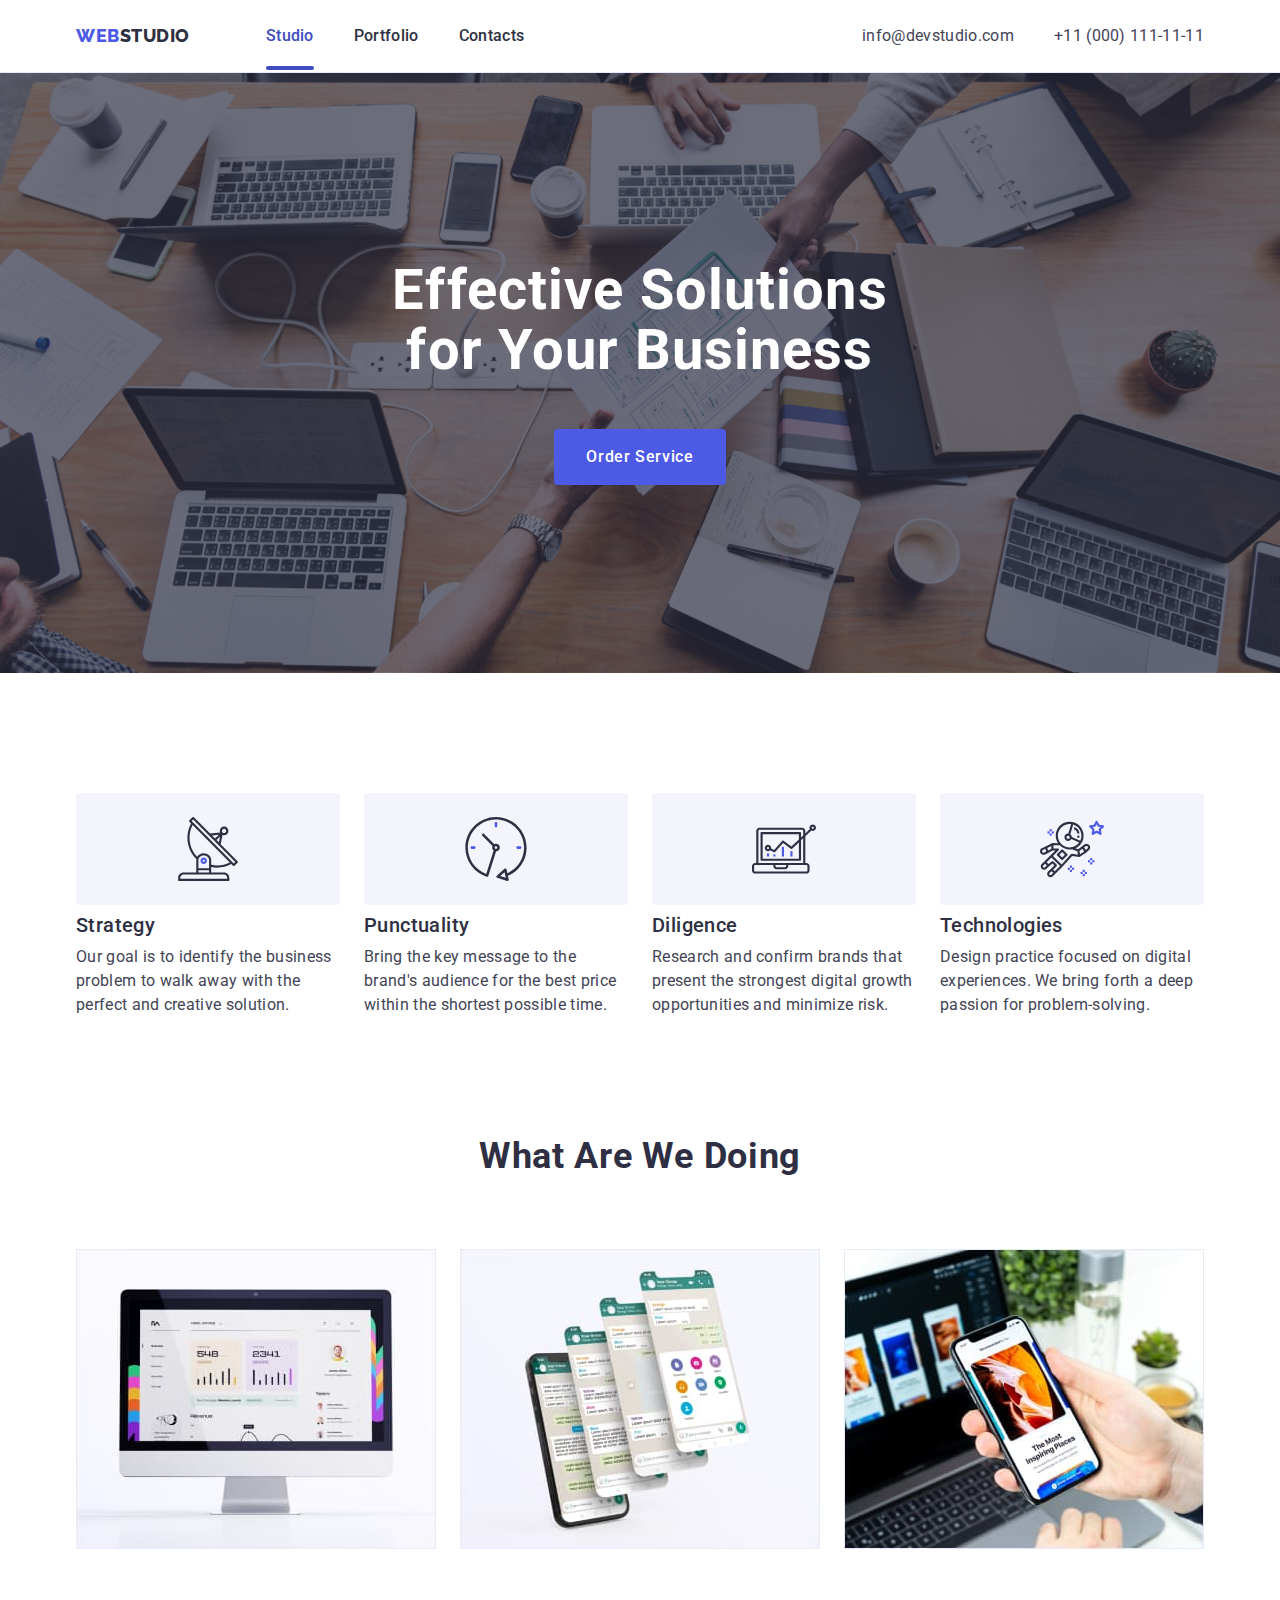
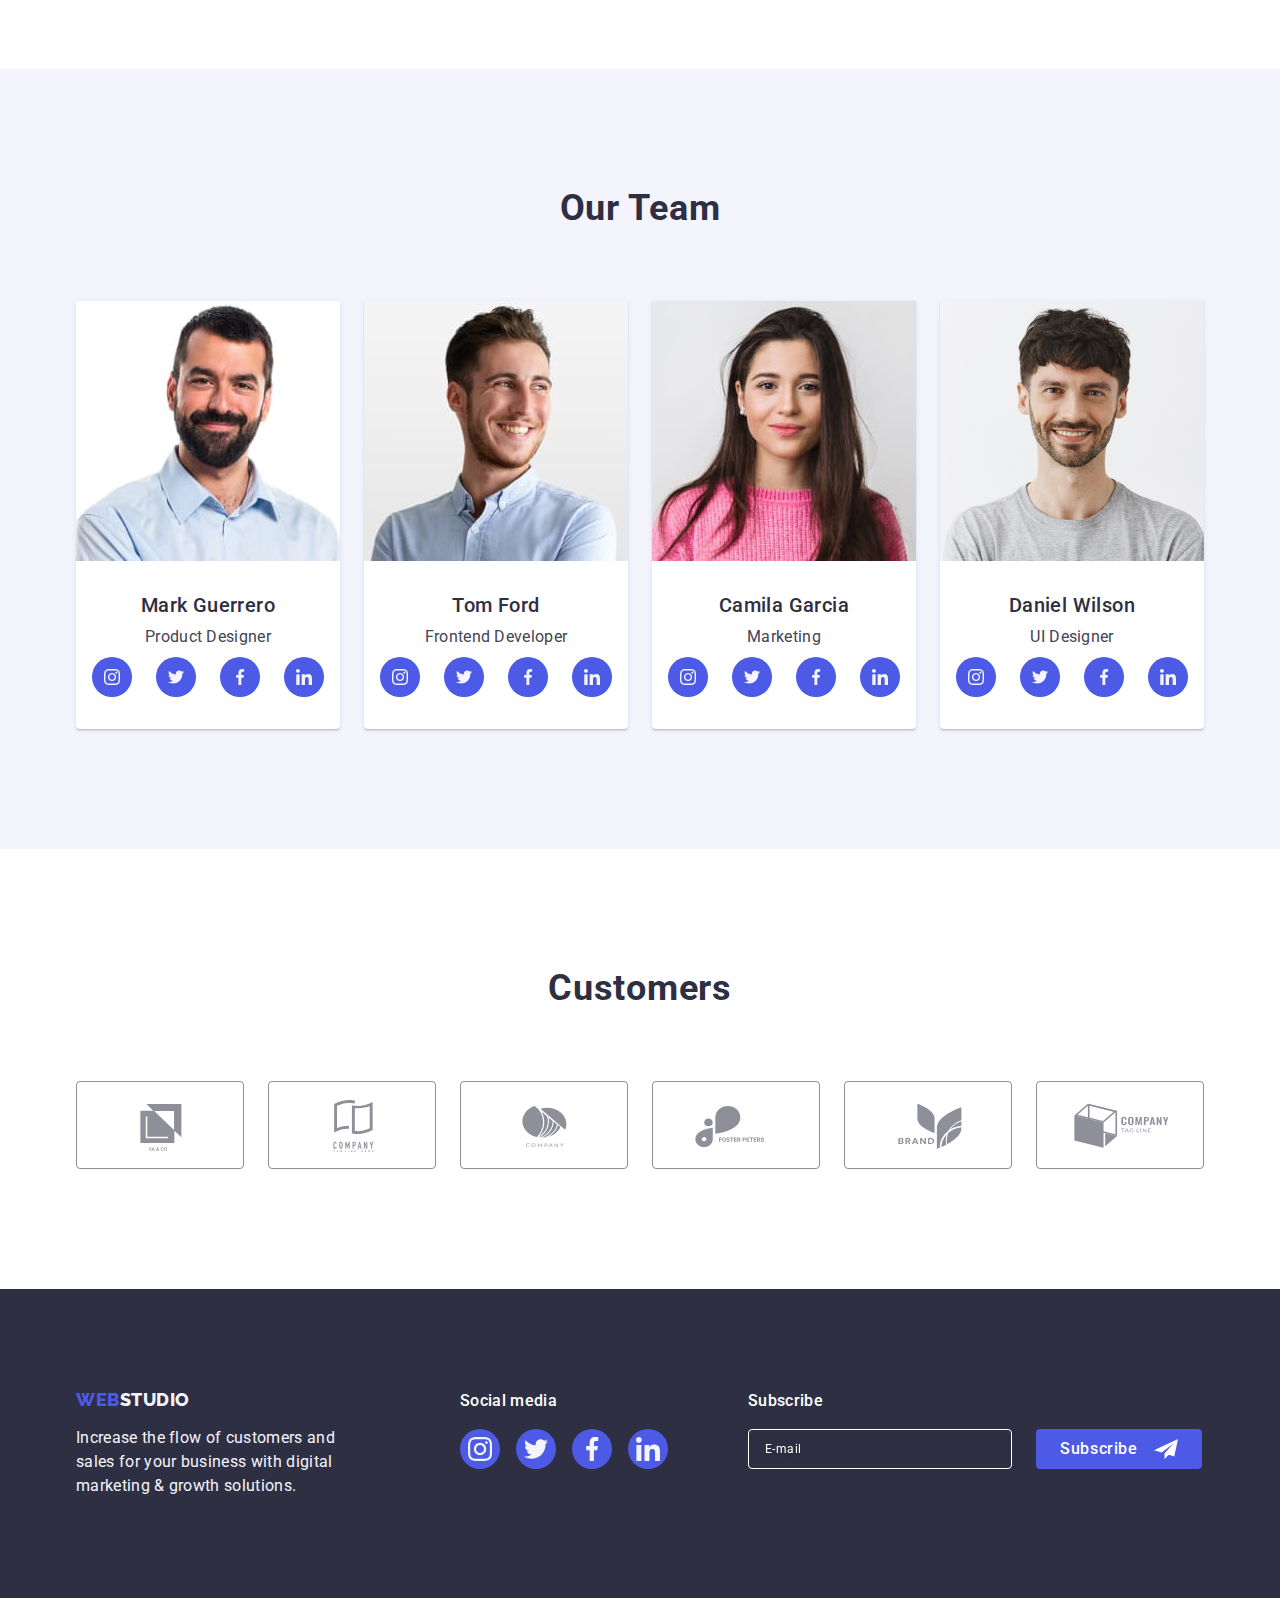
==== index.html @ 3e1a28d0 "changes" ====
<!DOCTYPE html>
<html lang="en">
  <head>
    <meta charset="UTF-8" />
    <meta name="viewport" content="width=device-width, initial-scale=1.0" />
    <title>Document</title>
    <link rel="preconnect" href="https://fonts.googleapis.com" />
    <link rel="preconnect" href="https://fonts.gstatic.com" crossorigin />
    <link
      href="https://fonts.googleapis.com/css2?family=Raleway:wght@800&family=Roboto:wght@400;500;700&display=swap"
      rel="stylesheet"
    />
    <link
      rel="stylesheet"
      href="https://cdn.jsdelivr.net/npm/modern-normalize@2.0.0/modern-normalize.min.css"
    />
    <link rel="stylesheet" href="./css/styles.css" />
  </head>
  <body>
    <!-- Header -->

    <header class="header">
      <div class="container header-div">
        <nav class="header-nav">
          <a class="logo link" href="./index.html"
            >Web<span class="logo-accent">Studio</span></a
          >
          <ul class="header-nav-menu list">
            <li class="header-item">
              <a class="nav-link link current-line" href="./index.html"
                >Studio</a
              >
            </li>
            <li class="header-item">
              <a class="nav-link link" href="./portfolio.html">Portfolio</a>
            </li>
            <li class="header-item">
              <a class="nav-link link" href="">Contacts</a>
            </li>
          </ul>
        </nav>
        <address class="header-adress">
          <ul class="adress-menu list">
            <li class="adress-item">
              <a class="adress-link link" href="mailto:info@devstudio.com"
                >info@devstudio.com</a
              >
            </li>
            <li class="adress-item">
              <a class="adress-link link" href="tel:+110001111111"
                >+11 (000) 111-11-11</a
              >
            </li>
          </ul>
        </address>
      </div>
    </header>
    <main>
      <!-- Section Hero -->

      <section class="hero">
        <div class="container">
          <h1 class="hero-title">Effective Solutions for Your Business</h1>
          <button class="hero-button" type="button" data-modal-open>
            Order Service
          </button>
        </div>
      </section>

      <!-- Section 2 Features -->

      <section class="features">
        <div class="container">
          <h2 class="visually-hidden">Features</h2>
          <ul class="features-menu list">
            <li class="features-item">
              <div class="features-container">
                <svg class="features-icon" width="64" height="64">
                  <use href="./images/icons.svg#icon-antenna"></use>
                </svg>
              </div>
              <h3 class="features-title">Strategy</h3>
              <p class="features-text">
                Our goal is to identify the business problem to walk away with
                the perfect and creative solution.
              </p>
            </li>
            <li class="features-item">
              <div class="features-container">
                <svg class="features-icon" width="64" height="64">
                  <use href="./images/icons.svg#icon-clock"></use>
                </svg>
              </div>
              <h3 class="features-title">Punctuality</h3>
              <p class="features-text">
                Bring the key message to the brand's audience for the best price
                within the shortest possible time.
              </p>
            </li>
            <li class="features-item">
              <div class="features-container">
                <svg class="features-icon" width="64" height="64">
                  <use href="./images/icons.svg#icon-diagram"></use>
                </svg>
              </div>
              <h3 class="features-title">Diligence</h3>
              <p class="features-text">
                Research and confirm brands that present the strongest digital
                growth opportunities and minimize risk.
              </p>
            </li>
            <li class="features-item">
              <div class="features-container">
                <svg class="features-icon" width="64" height="64">
                  <use href="./images/icons.svg#icon-astronaut"></use>
                </svg>
              </div>
              <h3 class="features-title">Technologies</h3>
              <p class="features-text">
                Design practice focused on digital experiences. We bring forth a
                deep passion for problem-solving.
              </p>
            </li>
          </ul>
        </div>
      </section>

      <!-- Section 3 Our Work -->

      <section class="section-work">
        <div class="container">
          <h2 class="work-title">What are we doing</h2>
          <ul class="work-menu list">
            <li class="work-item">
              <img
                src="./images/section-work/computer.jpg"
                alt="computer"
                width="360"
                height="300"
              />
            </li>
            <li class="work-item">
              <img
                src="./images/section-work/socials.jpg"
                alt="socials"
                width="360"
                height="300"
              />
            </li>
            <li class="work-item">
              <img
                src="./images/section-work/phone.jpg"
                alt="phone"
                width="360"
                height="300"
              />
            </li>
          </ul>
        </div>
      </section>

      <!-- Section 4 Our Team -->

      <section class="section-team">
        <div class="container">
          <h2 class="team-title">Our Team</h2>
          <ul class="team-menu list">
            <li class="team-item">
              <img
                src="./images/section-team/MarkGuerrero.jpg"
                alt="Mark Guerrero"
                width="264"
                height="260"
              />
              <div class="team-descr">
                <h3 class="name">Mark Guerrero</h3>
                <p class="position">Product Designer</p>
                <ul class="team-socials-menu list">
                  <li class="team-socials-item">
                    <a class="team-socials-link" href="">
                      <svg class="team-socials-icon" width="16" height="16">
                        <use href="./images/icons.svg#icon-instagram"></use>
                      </svg>
                    </a>
                  </li>
                  <li class="team-socials-item">
                    <a class="team-socials-link" href="">
                      <svg class="team-socials-icon" width="16" height="16">
                        <use href="./images/icons.svg#icon-twitter"></use>
                      </svg>
                    </a>
                  </li>
                  <li class="team-socials-item">
                    <a class="team-socials-link" href="">
                      <svg class="team-socials-icon" width="16" height="16">
                        <use href="./images/icons.svg#icon-facebook"></use>
                      </svg>
                    </a>
                  </li>
                  <li class="team-socials-item">
                    <a class="team-socials-link" href="">
                      <svg class="team-socials-icon" width="16" height="16">
                        <use href="./images/icons.svg#icon-linkedin"></use>
                      </svg>
                    </a>
                  </li>
                </ul>
              </div>
            </li>
            <li class="team-item">
              <img
                src="./images/section-team/TomFord.jpg"
                alt="Tom Ford"
                width="264"
                height="260"
              />
              <div class="team-descr">
                <h3 class="name">Tom Ford</h3>
                <p class="position">Frontend Developer</p>
                <ul class="team-socials-menu list">
                  <li class="team-socials-item">
                    <a class="team-socials-link" href="">
                      <svg class="team-socials-icon" width="16" height="16">
                        <use href="./images/icons.svg#icon-instagram"></use>
                      </svg>
                    </a>
                  </li>
                  <li class="team-socials-item">
                    <a class="team-socials-link" href="">
                      <svg class="team-socials-icon" width="16" height="16">
                        <use href="./images/icons.svg#icon-twitter"></use>
                      </svg>
                    </a>
                  </li>
                  <li class="team-socials-item">
                    <a class="team-socials-link" href="">
                      <svg class="team-socials-icon" width="16" height="16">
                        <use href="./images/icons.svg#icon-facebook"></use>
                      </svg>
                    </a>
                  </li>
                  <li class="team-socials-item">
                    <a class="team-socials-link" href="">
                      <svg class="team-socials-icon" width="16" height="16">
                        <use href="./images/icons.svg#icon-linkedin"></use>
                      </svg>
                    </a>
                  </li>
                </ul>
              </div>
            </li>
            <li class="team-item">
              <img
                class="img"
                src="./images/section-team/CamilaGarcia.jpg"
                alt="Camila Garcia"
                width="264"
                height="260"
              />
              <div class="team-descr">
                <h3 class="name">Camila Garcia</h3>
                <p class="position">Marketing</p>
                <ul class="team-socials-menu list">
                  <li class="team-socials-item">
                    <a class="team-socials-link" href="">
                      <svg class="team-socials-icon" width="16" height="16">
                        <use href="./images/icons.svg#icon-instagram"></use>
                      </svg>
                    </a>
                  </li>
                  <li class="team-socials-item">
                    <a class="team-socials-link" href="">
                      <svg class="team-socials-icon" width="16" height="16">
                        <use href="./images/icons.svg#icon-twitter"></use>
                      </svg>
                    </a>
                  </li>
                  <li class="team-socials-item">
                    <a class="team-socials-link" href="">
                      <svg class="team-socials-icon" width="16" height="16">
                        <use href="./images/icons.svg#icon-facebook"></use>
                      </svg>
                    </a>
                  </li>
                  <li class="team-socials-item">
                    <a class="team-socials-link" href="">
                      <svg class="team-socials-icon" width="16" height="16">
                        <use href="./images/icons.svg#icon-linkedin"></use>
                      </svg>
                    </a>
                  </li>
                </ul>
              </div>
            </li>
            <li class="team-item">
              <img
                src="./images/section-team/DanielWilson.jpg"
                alt="Daniel Wilson"
                width="264"
                height="260"
              />
              <div class="team-descr">
                <h3 class="name">Daniel Wilson</h3>
                <p class="position">UI Designer</p>
                <ul class="team-socials-menu list">
                  <li class="team-socials-item">
                    <a class="team-socials-link" href="">
                      <svg class="team-socials-icon" width="16" height="16">
                        <use href="./images/icons.svg#icon-instagram"></use>
                      </svg>
                    </a>
                  </li>
                  <li class="team-socials-item">
                    <a class="team-socials-link" href="">
                      <svg class="team-socials-icon" width="16" height="16">
                        <use href="./images/icons.svg#icon-twitter"></use>
                      </svg>
                    </a>
                  </li>
                  <li class="team-socials-item">
                    <a class="team-socials-link" href="">
                      <svg class="team-socials-icon" width="16" height="16">
                        <use href="./images/icons.svg#icon-facebook"></use>
                      </svg>
                    </a>
                  </li>
                  <li class="team-socials-item">
                    <a class="team-socials-link" href="">
                      <svg class="team-socials-icon" width="16" height="16">
                        <use href="./images/icons.svg#icon-linkedin"></use>
                      </svg>
                    </a>
                  </li>
                </ul>
              </div>
            </li>
          </ul>
        </div>
      </section>

      <!-- Section 5 Customers -->

      <section class="customers">
        <div class="container">
          <h2 class="customers-title">Customers</h2>
          <ul class="customers-menu list">
            <li class="customers-item">
              <a class="customers-link" href="">
                <svg class="customers-icon" width="104" height="56">
                  <use href="./images/icons.svg#icon-client-one"></use>
                </svg>
              </a>
            </li>
            <li class="customers-item">
              <a class="customers-link" href="">
                <svg class="customers-icon" width="104" height="56">
                  <use href="./images/icons.svg#icon-client-two"></use>
                </svg>
              </a>
            </li>
            <li class="customers-item">
              <a class="customers-link" href="">
                <svg class="customers-icon" width="104" height="56">
                  <use href="./images/icons.svg#icon-client-three"></use>
                </svg>
              </a>
            </li>
            <li class="customers-item">
              <a class="customers-link" href="">
                <svg class="customers-icon" width="104" height="56">
                  <use href="./images/icons.svg#icon-client-four"></use>
                </svg>
              </a>
            </li>
            <li class="customers-item">
              <a class="customers-link" href="">
                <svg class="customers-icon" width="104" height="56">
                  <use href="./images/icons.svg#icon-client-five"></use>
                </svg>
              </a>
            </li>
            <li class="customers-item">
              <a class="customers-link" href="">
                <svg class="customers-icon" width="104" height="56">
                  <use href="./images/icons.svg#icon-client-six"></use>
                </svg>
              </a>
            </li>
          </ul>
        </div>
      </section>
    </main>

    <!-- Footer -->

    <footer class="footer">
      <div class="container centered">
        <div class="footer-wrapper-left">
          <a class="footer-logo link" href="./index.html"
            >Web<span class="footer-logo-accent">Studio</span></a
          >
          <p class="footer-text">
            Increase the flow of customers and sales for your business with
            digital marketing & growth solutions.
          </p>
        </div>
        <div class="footer-wrapper-right">
          <p class="footer-socials-text">Social media</p>
          <ul class="footer-socials-menu list">
            <li class="footer-socials-item">
              <a class="footer-socials-link" href="">
                <svg class="footer-socials-icon" width="24" height="24">
                  <use href="./images/icons.svg#icon-instagram"></use>
                </svg>
              </a>
            </li>
            <li class="footer-socials-item">
              <a class="footer-socials-link" href="">
                <svg class="footer-socials-icon" width="24" height="24">
                  <use href="./images/icons.svg#icon-twitter"></use>
                </svg>
              </a>
            </li>
            <li class="footer-socials-item">
              <a class="footer-socials-link" href="">
                <svg class="footer-socials-icon" width="24" height="24">
                  <use href="./images/icons.svg#icon-facebook"></use>
                </svg>
              </a>
            </li>
            <li class="footer-socials-item">
              <a class="footer-socials-link" href="">
                <svg class="footer-socials-icon" width="24" height="24">
                  <use href="./images/icons.svg#icon-linkedin"></use>
                </svg>
              </a>
            </li>
          </ul>
        </div>
        <div class="footer-wrapper-form">
          <p class="subscribe-form-title">Subscribe</p>
          <form class="subscribe-form">
            <label class="subscribe-form-field">
              <input
                name="subscribe"
                type="email"
                class="subscribe-form-input"
                placeholder="E-mail"
              />
            </label>
            <button type="submit" class="form-subscribe-btn">
              Subscribe
              <svg class="subscribe-icon" width="24" height="24">
                <use href="./images/icons.svg#icon-subscribe"></use>
              </svg>
            </button>
          </form>
        </div>
      </div>
    </footer>

    <!-- MODAL -->

    <div class="backdrop is-hidden" data-modal>
      <div class="modal">
        <button type="button" class="modal-close-btn" data-modal-close>
          <svg class="modal-close-icon" width="8" height="8">
            <use href="./images/icons.svg#icon-close-modal"></use>
          </svg>
        </button>
        <p class="modal-title">Leave your contacts and we will call you back</p>
        <form class="modal-form">
          <div class="modal-form-wrapper">
            <label for="user-name" class="modal-form-field"
              >Name
              <span class="input-container">
                <input
                  id="user-name"
                  type="text"
                  name="user-name"
                  class="modal-form-input"
                  required
                />
                <svg class="input-icon" width="18" height="24">
                  <use href="./images/icons.svg#icon-name"></use>
                </svg>
              </span>
            </label>
          </div>
          <div class="modal-form-wrapper">
            <label for="user-phone" class="modal-form-field"
              >Phone
              <span class="input-container">
                <input
                  id="user-phone"
                  type="tel"
                  name="user-phone"
                  class="modal-form-input"
                  required
                />
                <svg class="input-icon" width="18" height="24">
                  <use href="./images/icons.svg#icon-phone"></use>
                </svg>
              </span>
            </label>
          </div>

          <div class="modal-form-wrapper">
            <label for="user-email" class="modal-form-field"
              >Email

              <span class="input-container">
                <input
                  id="user-email"
                  type="email"
                  name="user-email"
                  class="modal-form-input"
                  required
                />
                <svg class="input-icon" width="18" height="24">
                  <use href="./images/icons.svg#icon-email"></use>
                </svg>
              </span>
            </label>
          </div>

          <div class="textarea-wrapper">
            <label for="user-comment" class="modal-form-field"
              >Comment

              <textarea
                id="user-comment"
                class="modal-form-comment"
                name="user-comment"
                placeholder="Text input"
              ></textarea>
            </label>
          </div>

          <div class="privacy-policy-wrapper">
            <input
              type="checkbox"
              id="user-privacy"
              name="user-privacy"
              value="true"
              class="modal-form-check visually-hidden"
            />
            <label for="user-privacy" class="check-desc"
              >I accept the terms and conditions of the&nbsp;
              <a class="privacy-accent">Privacy Policy</a></label
            >
          </div>
          <button type="submit" class="modal-form-btn-submit">Send</button>
        </form>
      </div>
    </div>

    <script src="./js/modal.js"></script>
  </body>
</html>
---- css/styles.css ----
:root {
  --navyblue-color-titles: #2e2f42;
  --slate-color-text: #434455;
  --white-color: #ffffff;
  --primary-accent-color: #4d5ae5;
  --secundary-accent-color: #f4f4fd;
}

body {
  font-family: "Roboto", sans-serif;
  color: var(--slate-color-text);
  background-color: var(--white-color);
}

/* UTILITIES */

h1,
h2,
h3,
p {
  margin-top: 0;
  margin-bottom: 0;
}

ul,
ol {
  margin-top: 0;
  margin-bottom: 0;
  padding-left: 0;
}

img {
  display: block;
}

button {
  cursor: pointer;
}

.list {
  list-style: none;
}

.link {
  text-decoration: none;
}

.container {
  width: 1158px;
  margin-left: auto;
  margin-right: auto;
  padding-left: 15px;
  padding-right: 15px;
}

.visually-hidden {
  position: absolute;
  width: 1px;
  height: 1px;
  margin: -1px;
  border: 0;
  padding: 0;
  white-space: nowrap;
  clip-path: inset(100%);
  clip: rect(0 0 0 0);
  overflow: hidden;
}

/* HEADER */

.header {
  padding-top: 24px;
  padding-bottom: 24px;

  border-bottom: 1px solid #e7e9fc;
  box-shadow: 0px 1px 6px 0px rgba(46, 47, 66, 0.08),
    0px 1px 1px 0px rgba(46, 47, 66, 0.16),
    0px 2px 1px 0px rgba(46, 47, 66, 0.08);
}

.header-div {
  display: flex;
}

.header-nav {
  display: flex;
  align-items: center;
}
.logo {
  margin-right: 76px;

  font-size: 18px;
  font-family: Raleway, sans-serif;
  font-weight: 800;
  line-height: 1.17;
  letter-spacing: 0.54px;
  text-transform: uppercase;
  color: var(--primary-accent-color);
}
.logo-accent {
  color: var(--navyblue-color-titles);
}
.header-nav-menu {
  display: flex;
}
.header-item:not(:last-child) {
  margin-right: 40px;
}

.nav-link {
  position: relative;
  padding-top: 24px;
  padding-bottom: 24px;

  font-size: 16px;
  font-weight: 500;
  line-height: 1.5;
  letter-spacing: 0.32px;
  color: var(--navyblue-color-titles);
  transition: color 250ms cubic-bezier(0.4, 0, 0.2, 1);
}

.nav-link:hover,
.nav-link:focus {
  color: #404bbf;
}

.current-line {
  color: #404bbf;
}

.current-line::after {
  content: "";
  position: absolute;
  left: 0;
  bottom: -1px;
  height: 4px;
  background-color: #404bbf;
  border-radius: 2px;
  width: 100%;
}

.header-adress {
  margin-left: auto;

  font-style: normal;
}
.adress-menu {
  display: flex;
}
.adress-item:not(:last-child) {
  margin-right: 40px;
}
.adress-link {
  font-size: 16px;
  font-weight: 400;
  line-height: 1.5;
  letter-spacing: 0.32px;
  color: var(--slate-color-text);
  transition: color 250ms cubic-bezier(0.4, 0, 0.2, 1);
}

.adress-link:hover,
.adress-link:focus {
  color: #404bbf;
}

/* HERO */
.hero {
  padding: 188px 0;
  max-width: 1440px;

  background-color: var(--navyblue-color-titles);
  background-image: linear-gradient(
      rgba(46, 47, 66, 0.7),
      rgba(46, 47, 66, 0.7)
    ),
    url(../images/hero/hero-bg.jpeg);
  background-size: cover;
  background-repeat: no-repeat;
  background-position: center;
}
.hero-title {
  margin-bottom: 48px;
  margin-left: auto;
  margin-right: auto;
  max-width: 496px;

  font-size: 56px;
  font-weight: 700;
  line-height: 1.07;
  letter-spacing: 1.12px;
  color: var(--white-color);
  text-align: center;
}
.hero-button {
  display: block;
  padding: 16px 32px;
  margin: auto;
  min-width: 169px;
  height: 56px;
  border: none;
  border-radius: 4px;

  font-family: "Roboto", sans-serif;
  font-size: 16px;
  font-weight: 500;
  line-height: 1.5;
  letter-spacing: 0.04em;
  color: var(--white-color);
  background-color: var(--primary-accent-color);
  transition: background-color 250ms cubic-bezier(0.4, 0, 0.2, 1);
}

.hero-button:hover,
.hero-button:focus {
  background-color: #404bbf;
}

/* FEATURES */

.features {
  padding-top: 120px;
  padding-bottom: 120px;
}
.features-menu {
  display: flex;
  gap: 24px;
}
.features-item {
  width: calc((100% - 72px) / 4);
}

.features-container {
  display: flex;
  justify-content: center;
  align-items: center;
  margin-bottom: 8px;
  width: 264px;
  height: 112px;
  border-radius: 4px;
  background: var(--secundary-accent-color);
}
.features-icon {
  width: 64px;
  height: 64px;
}

.features-title {
  margin-bottom: 8px;

  font-size: 20px;
  font-weight: 500;
  line-height: 1.2;
  letter-spacing: 0.4px;
  color: var(--navyblue-color-titles);
}
.features-text {
  font-size: 16px;
  font-weight: 400;
  line-height: 1.5;
  letter-spacing: 0.32px;
}

/* OUR WORK */

.section-work {
  padding-bottom: 120px;
}

.work-title {
  margin-bottom: 72px;

  font-size: 36px;
  font-weight: 700;
  line-height: 1.11;
  letter-spacing: 0.72px;
  text-transform: capitalize;
  color: var(--navyblue-color-titles);
  text-align: center;
}

.work-menu {
  display: flex;
  gap: 24px;
}

.work-item {
  width: calc((100% - 48) / 3);
}

/* OUR TEAM */

.section-team {
  padding-top: 120px;
  padding-bottom: 120px;

  background-color: var(--secundary-accent-color);
}
.team-title {
  margin-bottom: 72px;

  font-size: 36px;
  font-weight: 700;
  line-height: 1.11;
  letter-spacing: 0.72px;
  text-transform: capitalize;
  color: var(--navyblue-color-titles);
  text-align: center;
}
.team-menu {
  display: flex;
  gap: 24px;
}
.team-item {
  width: calc((100% - 72px) / 4);
  background-color: var(--white-color);
  border-radius: 0px 0px 4px 4px;
  box-shadow: 0px 2px 1px 0px rgba(46, 47, 66, 0.08),
    0px 1px 1px 0px rgba(46, 47, 66, 0.16),
    0px 1px 6px 0px rgba(46, 47, 66, 0.08);
}

.team-descr {
  padding: 32px 16px;

  text-align: center;
}

.team-socials-menu {
  display: flex;
  gap: 24px;
  justify-content: center;
  align-items: center;
}
.team-socials-item {
  width: 40px;
  height: 40px;
}

.team-socials-link {
  display: flex;
  justify-content: center;
  align-items: center;
  border-radius: 50%;
  background: var(--primary-accent-color);
  width: 100%;
  height: 100%;
  transition: background-color 250ms cubic-bezier(0.4, 0, 0.2, 1);
}

.team-socials-link:hover,
.team-socials-link:focus {
  background-color: #404bbf;
}

.team-socials-icon {
  fill: #f4f4fd;
}

.name {
  margin-bottom: 8px;

  font-size: 20px;
  font-weight: 500;
  line-height: 1.2;
  letter-spacing: 0.4px;
  color: var(--navyblue-color-titles);
}
.position {
  margin-bottom: 8px;

  font-size: 16px;
  font-weight: 400;
  line-height: 1.5;
  letter-spacing: 0.32px;
}

/* CUSTOMERS */

.customers {
  padding-top: 120px;
  padding-bottom: 120px;
}

.customers-title {
  margin-bottom: 72px;

  font-size: 36px;
  font-weight: 700;
  line-height: 1.11;
  letter-spacing: 0.72px;
  text-transform: capitalize;
  color: var(--navyblue-color-titles);
  text-align: center;
}

.customers-menu {
  display: flex;
  gap: 24px;
}

.customers-item {
  justify-content: center;
  align-items: center;
}

.customers-link {
  display: flex;
  justify-content: center;
  align-items: center;
  border: 1px solid #8e8f99;
  border-radius: 4px;
  color: #8e8f99;

  width: 168px;
  height: 88px;
  transition: border-color 250ms cubic-bezier(0.4, 0, 0.2, 1),
    color 250ms cubic-bezier(0.4, 0, 0.2, 1);
}

.customers-link:hover,
.customers-link:focus {
  border-color: #404bbf;
  color: #404bbf;
}

.customers-icon {
  fill: currentColor;
  width: 104px;
  height: 56px;
}

/* FOOTER */

.footer {
  padding-top: 100px;
  padding-bottom: 100px;

  background-color: var(--navyblue-color-titles);
}

.footer-logo {
  display: inline-block;
  margin-bottom: 16px;

  font-size: 18px;
  font-family: Raleway, sans-serif;
  font-weight: 800;
  line-height: 1.17;
  letter-spacing: 0.54px;
  text-transform: uppercase;
  color: var(--primary-accent-color);
}

.footer-logo-accent {
  color: var(--secundary-accent-color);
}

.footer-text {
  max-width: 264px;
  font-size: 16px;
  font-weight: 400;
  line-height: 1.5;
  letter-spacing: 0.32px;
  color: var(--secundary-accent-color);
}

.footer-socials-text {
  margin-bottom: 16px;

  font-size: 16px;
  font-weight: 500;
  line-height: 1.5;
  letter-spacing: 0.32px;
  color: var(--white-color);
}

.footer-socials-menu {
  display: flex;
  gap: 16px;
}

.footer-socials-item {
  justify-content: center;
  align-items: center;
}

.footer-socials-link {
  display: flex;
  justify-content: center;
  align-items: center;
  width: 40px;
  height: 40px;
  border-radius: 50%;
  background-color: var(--primary-accent-color);
  transition: background-color 250ms cubic-bezier(0.4, 0, 0.2, 1);
}

.footer-socials-link:hover,
.footer-socials-link:focus {
  background-color: #31d0aa;
}

.footer-socials-icon {
  fill: #f4f4fd;
}

.centered {
  display: flex;
  align-items: baseline;
}

.footer-wrapper-left {
  margin-right: 120px;
}

.footer-wrapper-form {
  margin-left: 80px;
}
.subscribe-form {
  display: flex;
  gap: 24px;
}

.subscribe-form-title {
  margin-bottom: 16px;
  font-size: 16px;
  font-weight: 500;
  line-height: 1.5;
  letter-spacing: 0.32px;
  color: var(--white-color);
}

.subscribe-form-input {
  padding: 8px 16px;
  width: 264px;
  height: 40px;
  font-size: 12px;
  line-height: 1.5;
  letter-spacing: 0.04em;
  color: var(--white-color);
  background-color: transparent;
  border-radius: 4px;
  border: 1px solid var(--white, #fff);
  filter: drop-shadow(0px 4px 4px rgba(0, 0, 0, 0.15));
}

.subscribe-form-input::placeholder {
  /* font-size: 12px;
  font-weight: 400;
  line-height: 2;
  letter-spacing: 0.48px; */
  color: var(--white-color);
}

.form-subscribe-btn {
  display: flex;
  align-items: center;
  justify-content: center;

  padding: 8px 24px;

  min-width: 165px;
  height: 40px;
  border: none;
  border-radius: 4px;
  background-color: var(--primary-accent-color);
  font-size: 16px;

  font-weight: 500;
  line-height: 1.5;
  letter-spacing: 0.64px;
  color: var(--white-color);
  text-align: center;
}

.subscribe-icon {
  margin-left: 16px;
}

/* MODAL WINDOW */

.backdrop {
  position: fixed;
  top: 0;
  left: 0;
  z-index: 999;
  width: 100%;
  height: 100%;
  background-color: rgba(46, 47, 66, 0.4);
  transition: opacity 250ms cubic-bezier(0.4, 0, 0.2, 1),
    visibility 250ms cubic-bezier(0.4, 0, 0.2, 1);
}

.backdrop.is-hidden {
  opacity: 0;
  visibility: hidden;
  pointer-events: none;
}

.modal {
  padding-top: 72px;
  padding-right: 24px;
  padding-bottom: 24px;
  padding-left: 24px;
  position: absolute;
  top: 50%;
  left: 50%;
  transform: translate(-50%, -50%);
  width: 408px;
  min-height: 584px;
  background-color: #fcfcfc;
  border-radius: 4px;
  box-shadow: 0px 2px 1px 0px rgba(0, 0, 0, 0.2),
    0px 1px 3px 0px rgba(0, 0, 0, 0.12), 0px 1px 1px 0px rgba(0, 0, 0, 0.14);
  transition: transform 250ms cubic-bezier(0.4, 0, 0.2, 1);
}

.modal-close-btn {
  position: absolute;
  top: 24px;
  right: 24px;
  display: flex;
  justify-content: center;
  align-items: center;
  padding: 0;
  width: 24px;
  height: 24px;
  background-color: #e7e9fc;
  border: 1px solid rgba(0, 0, 0, 0.1);
  border-radius: 50%;
  transition: background-color 250ms cubic-bezier(0.4, 0, 0.2, 1),
    border 250ms cubic-bezier(0.4, 0, 0.2, 1);
}

.modal-close-btn:hover,
.modal-close-btn:focus {
  background-color: #404bbf;
  border: none;
}

.modal-close-icon {
  fill: #2e2f42;
  transition: fill 250ms cubic-bezier(0.4, 0, 0.2, 1);
}

.modal-close-btn:hover .modal-close-icon,
.modal-close-btn:focus .modal-close-icon {
  fill: #ffffff;
}

/* MODAL FORM */

.modal-form {
}

.modal-title {
  margin-bottom: 16px;

  font-size: 16px;
  font-weight: 500;
  line-height: 1.5;
  letter-spacing: 0.32px;
  text-align: center;
  color: var(--navyblue-color-titles);
}

.modal-form-wrapper {
  margin-bottom: 8px;
}

.modal-form-field {
  margin-bottom: 4px;
  display: block;
  font-size: 12px;
  line-height: 1.17;
  line-height: 1.17;
  color: #8e8f99;
}

.input-container {
  position: relative;
  display: block;
}

.modal-form-input {
  padding-left: 38px;

  width: 100%;
  height: 40px;
  background-color: transparent;
  outline: transparent;
  border-radius: 4px;
  border: 1px solid rgba(46, 47, 66, 0.4);
  transition: border-color 250ms cubic-bezier(0.4, 0, 0.2, 1);
}

.modal-form-input:focus {
  border-color: var(--primary-accent-color);
}

.input-icon {
  position: absolute;
  top: 50%;
  left: 16px;
  transform: translateY(-50%);
  transition: fill 250ms cubic-bezier(0.4, 0, 0.2, 1);
}

.modal-form-input:focus + .input-icon {
  fill: var(--primary-accent-color);
}

.textarea-wrapper {
  margin-bottom: 16px;
}

.modal-form-comment {
  padding: 8px 16px;

  width: 100%;
  height: 120px;
  resize: none;
  font-size: 12px;
  line-height: 1.17;
  letter-spacing: 0.04em;
  color: rgba(46, 47, 66, 0.4);
  border: 1px solid rgba(46, 47, 66, 0.4);
  border-radius: 4px;
  background-color: transparent;
  outline: transparent;
  transition: border-color 250ms cubic-bezier(0.4, 0, 0.2, 1);
}

.modal-form-comment:focus {
  border-color: var(--primary-accent-color);
}

.privacy-policy-wrapper {
  margin-bottom: 24px;
}

.check-desc {
  display: flex;
  align-items: center;
  margin-bottom: 24px;
  font-size: 12px;
  font-weight: 400;
  line-height: 1.17;
  letter-spacing: 0.04em;
  color: #8e8f99;
}

.check-desc::before {
  margin-right: 8px;
  content: "";
  display: block;
  width: 16px;
  height: 16px;
  border-radius: 2px;
  border: 1px solid rgba(46, 47, 66, 0.4);
  cursor: pointer;
}

.modal-form-check:checked + .check-desc::before {
  background-color: #404bbf;
  background-image: url(../images/svg/click.svg);
  background-position: center;
}

.modal-form-check:focus + .check-desc::before {
  outline: 1px solid #404bbf;
}

.privacy-accent {
  color: var(--primary-accent-color);
  text-decoration: underline;
}

.modal-form-btn-submit {
  display: block;
  padding: 16px 32px;
  margin: auto;
  min-width: 169px;
  height: 56px;
  border: none;
  border-radius: 4px;

  font-family: "Roboto", sans-serif;
  font-size: 16px;
  font-weight: 500;
  line-height: 1.5;
  letter-spacing: 0.04em;
  color: var(--white-color);
  background-color: var(--primary-accent-color);
  transition: background-color 250ms cubic-bezier(0.4, 0, 0.2, 1);
}

.modal-form-btn-submit:hover,
.modal-form-btn-submit:focus {
  background-color: #404bbf;
}

/* PORTFOLIO */

.section-portfolio {
  padding-top: 96px;
  padding-bottom: 120px;
}

.portfolio-menu {
  display: flex;
  gap: 24px;
  justify-content: center;
  align-items: center;
  margin-bottom: 72px;
}

.portfolio-button {
  padding: 12px 24px;

  font-family: "Roboto", sans-serif;
  font-size: 16px;
  font-weight: 500;
  line-height: 1.5;
  letter-spacing: 0.04em;
  color: var(--primary-accent-color);
  background-color: var(--secundary-accent-color);
  border-radius: 4px;
  border: 1px solid #e7e9fc;
  background: var(--secundary-accent-color);
  transition: color 250ms cubic-bezier(0.4, 0, 0.2, 1),
    background-color 250ms cubic-bezier(0.4, 0, 0.2, 1),
    border-color 250ms cubic-bezier(0.4, 0, 0.2, 1),
    box-shadow 250ms cubic-bezier(0.4, 0, 0.2, 1);
}

.portfolio-button:hover,
.portfolio-button:focus {
  color: var(--white-color);
  background-color: #404bbf;
  border: 1px solid transparent;
  box-shadow: 0px 2px 2px 0px rgba(0, 0, 0, 0.12),
    0px 2px 1px 0px rgba(0, 0, 0, 0.08), 0px 3px 1px 0px rgba(0, 0, 0, 0.1);
}

.portfolio-card-menu {
  display: flex;
  flex-wrap: wrap;
  column-gap: 24px;
  row-gap: 48px;
}

.portfolio-card-item {
  width: calc((100% - 48px) / 3);
}

.portfolio-card-link {
  display: block;
  transition: box-shadow 250ms cubic-bezier(0.4, 0, 0.2, 1);
}

.portfolio-card-link:hover .overlay,
.portfolio-card-link:focus .overlay {
  transform: translate(0, 0);
}

.portfolio-card-link:hover,
.portfolio-card-link:focus {
  box-shadow: 0px 2px 1px 0px rgba(46, 47, 66, 0.08),
    0px 1px 1px 0px rgba(46, 47, 66, 0.16),
    0px 1px 6px 0px rgba(46, 47, 66, 0.08);
}

.card-container {
  padding: 32px 16px;
  border: 1px solid#E7E9FC;
  border-top: none;
}

.portfolio-title {
  margin-bottom: 8px;
  font-size: 20px;
  font-weight: 500;
  line-height: 1.2;
  letter-spacing: 0.4px;
  color: var(--navyblue-color-titles);
}

.portfolio-text {
  font-size: 16px;
  font-weight: 400;
  line-height: 1.5;
  letter-spacing: 0.32px;
  color: var(--slate-color-text);
}

.overlay-container {
  position: relative;
  overflow: hidden;
}
.overlay {
  position: absolute;
  left: 0;
  top: 0;
  width: 100%;
  height: 100%;
  overflow: auto;
  transform: translate(0, 100%);
  transition: transform 250ms cubic-bezier(0.4, 0, 0.2, 1);

  padding: 40px 32px;
  font-size: 16px;
  font-weight: 400;
  line-height: 1.5;
  letter-spacing: 0.32px;
  color: var(--secundary-accent-color);
  background-color: var(--primary-accent-color);
}
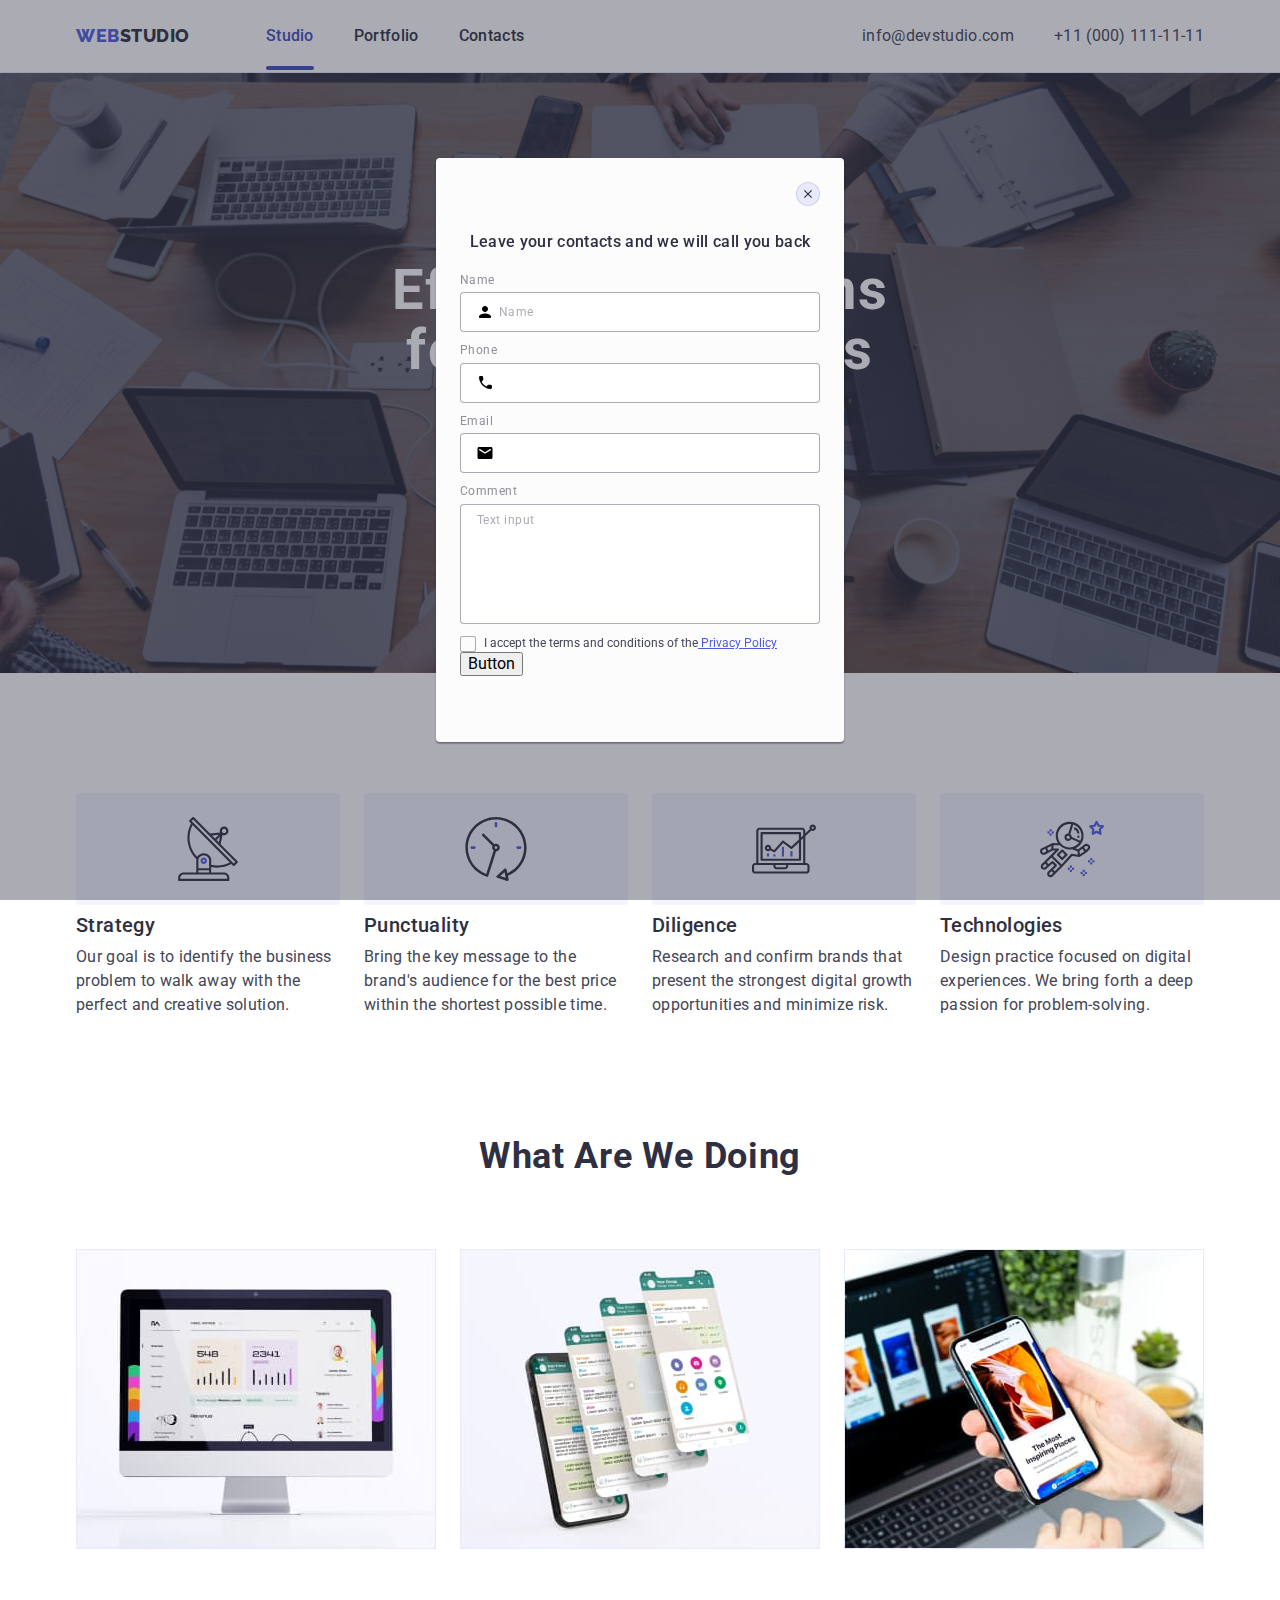
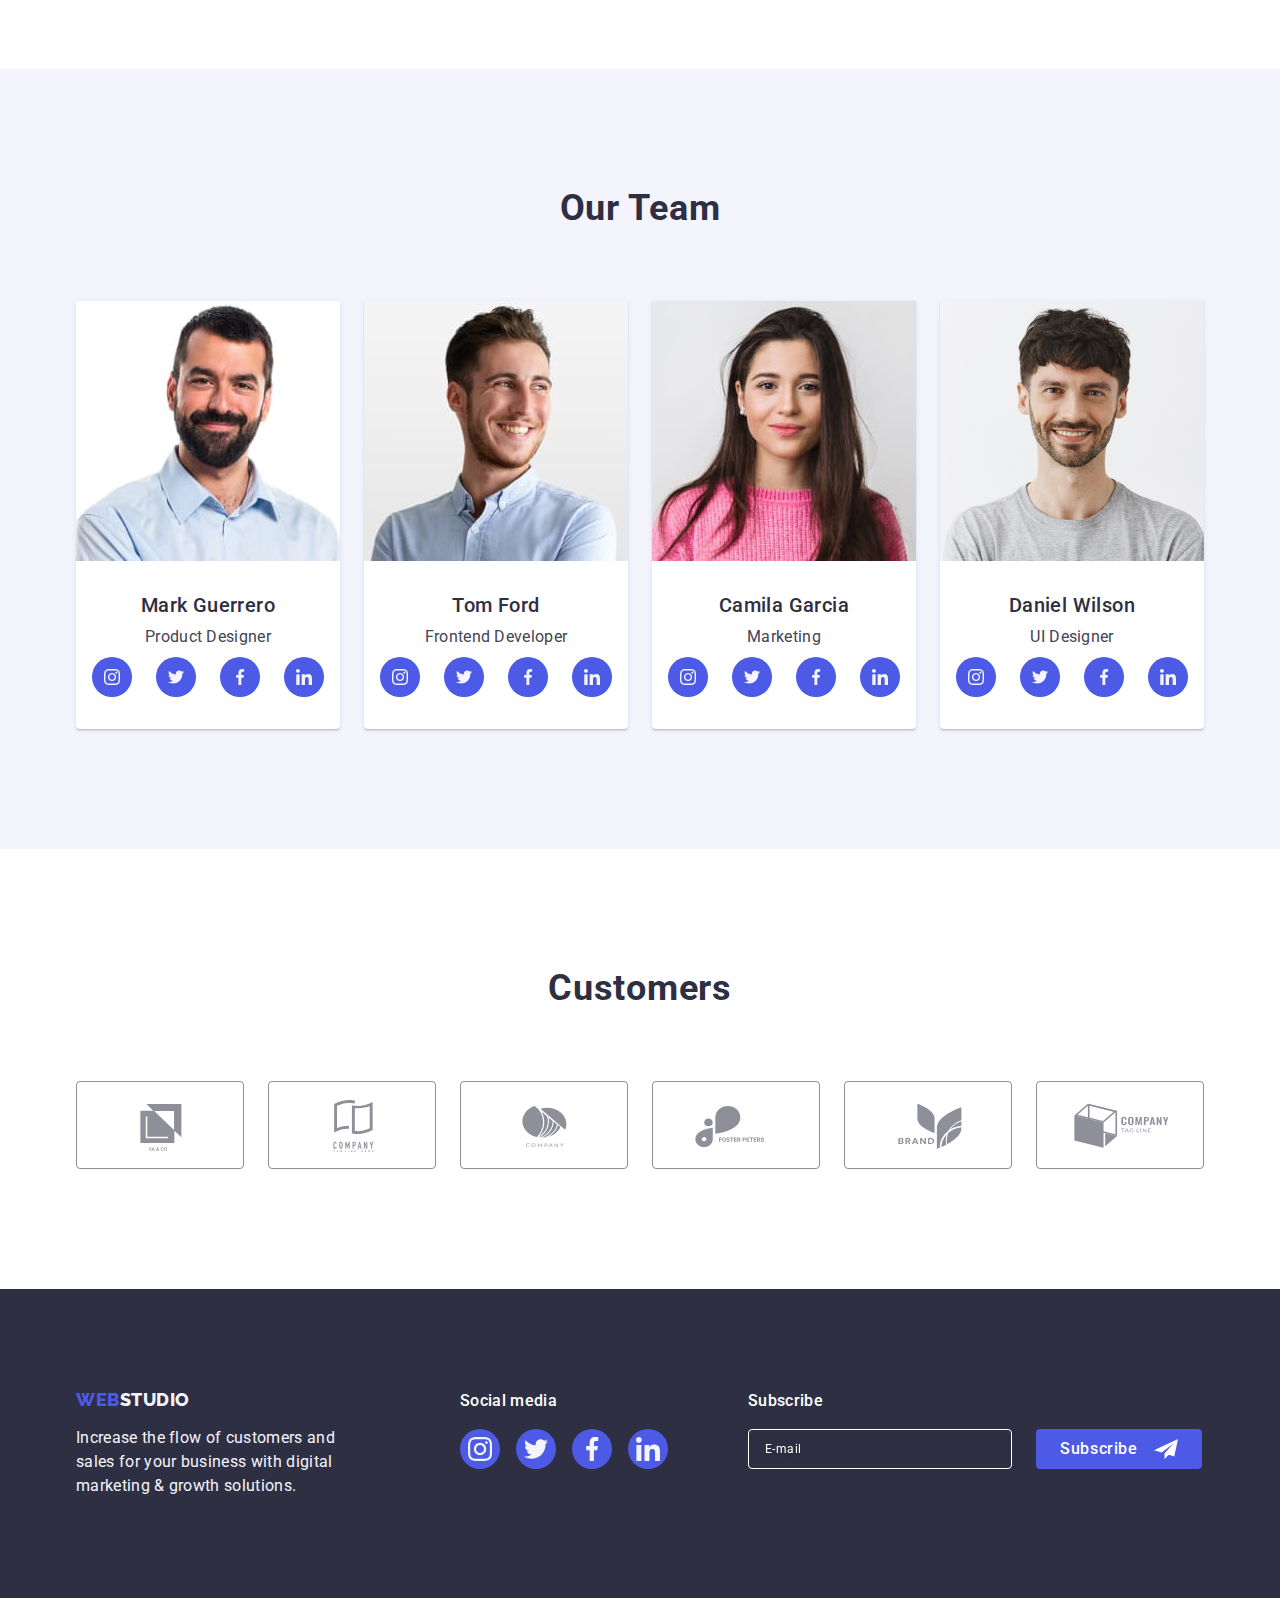
==== commit 16e05316: "add checkbox" ====
--- a/index.html
+++ b/index.html
@@ -461,82 +461,71 @@
 
     <!-- MODAL -->
 
-    <div class="backdrop is-hidden" data-modal>
+    <div class="backdrop" data-modal>
       <div class="modal">
         <button type="button" class="modal-close-btn" data-modal-close>
           <svg class="modal-close-icon" width="8" height="8">
             <use href="./images/icons.svg#icon-close-modal"></use>
           </svg>
         </button>
-        <p class="modal-title">Leave your contacts and we will call you back</p>
+        <!-- <p class="modal-title">Leave your contacts and we will call you back</p>
         <form class="modal-form">
           <div class="modal-form-wrapper">
-            <label for="user-name" class="modal-form-field"
-              >Name
-              <span class="input-container">
-                <input
-                  id="user-name"
-                  type="text"
-                  name="user-name"
-                  class="modal-form-input"
-                  required
-                />
-                <svg class="input-icon" width="18" height="24">
-                  <use href="./images/icons.svg#icon-name"></use>
-                </svg>
-              </span>
-            </label>
+            <label for="user-name" class="modal-form-field">Name</label>
+            <div class="input-container">
+              <input
+                id="user-name"
+                type="text"
+                name="user-name"
+                class="modal-form-input"
+                required
+              />
+              <svg class="input-icon" width="18" height="24">
+                <use href="./images/icons.svg#icon-name"></use>
+              </svg>
+            </div>
           </div>
           <div class="modal-form-wrapper">
-            <label for="user-phone" class="modal-form-field"
-              >Phone
-              <span class="input-container">
-                <input
-                  id="user-phone"
-                  type="tel"
-                  name="user-phone"
-                  class="modal-form-input"
-                  required
-                />
-                <svg class="input-icon" width="18" height="24">
-                  <use href="./images/icons.svg#icon-phone"></use>
-                </svg>
-              </span>
-            </label>
+            <label for="user-phone" class="modal-form-field">Phone</label>
+            <div class="input-container">
+              <input
+                id="user-phone"
+                type="tel"
+                name="user-phone"
+                class="modal-form-input"
+                required
+              />
+              <svg class="input-icon" width="18" height="24">
+                <use href="./images/icons.svg#icon-phone"></use>
+              </svg>
+            </div>
           </div>
 
           <div class="modal-form-wrapper">
-            <label for="user-email" class="modal-form-field"
-              >Email
-
-              <span class="input-container">
-                <input
-                  id="user-email"
-                  type="email"
-                  name="user-email"
-                  class="modal-form-input"
-                  required
-                />
-                <svg class="input-icon" width="18" height="24">
-                  <use href="./images/icons.svg#icon-email"></use>
-                </svg>
-              </span>
-            </label>
+            <label for="user-email" class="modal-form-field">Email</label>
+            <div class="input-container">
+              <input
+                id="user-email"
+                type="email"
+                name="user-email"
+                class="modal-form-input"
+                required
+              />
+              <svg class="input-icon" width="18" height="24">
+                <use href="./images/icons.svg#icon-email"></use>
+              </svg>
+            </div>
           </div>
 
           <div class="textarea-wrapper">
-            <label for="user-comment" class="modal-form-field"
-              >Comment
-
-              <textarea
-                id="user-comment"
-                class="modal-form-comment"
-                name="user-comment"
-                placeholder="Text input"
-              ></textarea>
-            </label>
-          </div>
-
+            <label for="user-comment" class="modal-form-field">Comment</label>
+            <textarea
+              id="user-comment"
+              class="modal-form-comment"
+              name="user-comment"
+              placeholder="Text input"
+            ></textarea>
+          </div>
           <div class="privacy-policy-wrapper">
             <input
               type="checkbox"
@@ -551,6 +540,83 @@
             >
           </div>
           <button type="submit" class="modal-form-btn-submit">Send</button>
+        </form> -->
+        <p class="modal-title">Leave your contacts and we will call you back</p>
+        <form>
+          <div class="modal-field-wrapper">
+            <label class="modal-field" for="user-name">Name</label>
+            <div class="modal-icon-wrapper">
+              <input
+                class="modal-input"
+                type="text"
+                id="user-name"
+                name="user-name"
+                placeholder="Name"
+                required
+              />
+              <svg class="modal-icon" width="18" height="24">
+                <use href="./images/icons.svg#icon-name"></use>
+              </svg>
+            </div>
+          </div>
+          <div class="modal-field-wrapper">
+            <label class="modal-field" for="user-name">Phone</label>
+            <div class="modal-icon-wrapper">
+              <input
+                class="modal-input"
+                type="tel"
+                id="user-tel"
+                name="user-tel"
+                required
+              />
+              <svg class="modal-icon" width="18" height="24">
+                <use href="./images/icons.svg#icon-phone"></use>
+              </svg>
+            </div>
+          </div>
+          <div class="modal-field-wrapper">
+            <label class="modal-field" for="user-email">Email</label>
+            <div class="modal-icon-wrapper">
+              <input
+                class="modal-input"
+                type="email"
+                id="user-email"
+                name="user-email"
+                required
+              />
+              <svg class="modal-icon" width="18" height="24">
+                <use href="./images/icons.svg#icon-email"></use>
+              </svg>
+            </div>
+          </div>
+          <div class="modal-field-wrapper">
+            <label class="modal-field" for="comment">Comment</label>
+            <textarea
+              class="modal-comment"
+              name="comment"
+              id="comment"
+              placeholder="Text input"
+            ></textarea>
+          </div>
+
+          <div class="privacy-wrapper">
+            <input
+              class="input-checked"
+              type="checkbox"
+              id="privacy"
+              name="privacy"
+            />
+            <label class="checkbox-label" for="privacy"
+              ><span class="checkbox-made">
+                <svg class="checkbox-made-icon" width="16" height="16">
+                  <use href="./images/icons.svg#icon-click"></use>
+                </svg> </span
+              >I accept the terms and conditions of the
+              <a class="privacy-link" href="">&nbsp;Privacy Policy</a>
+            </label>
+          </div>
+
+          <button type="submit">Button</button>
         </form>
       </div>
     </div>
--- a/css/styles.css
+++ b/css/styles.css
@@ -547,10 +547,6 @@
 }
 
 .subscribe-form-input::placeholder {
-  /* font-size: 12px;
-  font-weight: 400;
-  line-height: 2;
-  letter-spacing: 0.48px; */
   color: var(--white-color);
 }
 
@@ -675,7 +671,7 @@
   display: block;
   font-size: 12px;
   line-height: 1.17;
-  line-height: 1.17;
+  letter-spacing: 0.04em;
   color: #8e8f99;
 }
 
@@ -918,3 +914,129 @@
   color: var(--secundary-accent-color);
   background-color: var(--primary-accent-color);
 }
+
+/* bfhdhjd */
+
+.modal-field-wrapper {
+  margin-bottom: 8px;
+}
+
+.modal-field {
+  font-size: 12px;
+
+  font-weight: 400;
+  line-height: 1.17;
+  letter-spacing: 0.48px;
+  color: #8e8f99;
+}
+
+.modal-input {
+  width: 100%;
+  height: 40px;
+  border-radius: 4px;
+  border: 1px solid var(--navyblue-modal, rgba(46, 47, 66, 0.4));
+
+  font-size: 12px;
+  color: rgba(46, 47, 66, 0.4);
+  padding: 11px 38px;
+  outline: transparent;
+}
+
+.modal-input:focus,
+.modal-comment:focus {
+  border-color: var(--primary-accent-color);
+}
+
+.modal-input:focus + .modal-icon {
+  fill: var(--primary-accent-color);
+}
+
+.modal-input::placeholder {
+  font-size: 12px;
+
+  font-weight: 400;
+  line-height: 1.17;
+  letter-spacing: 0.48px;
+  color: rgba(46, 47, 66, 0.4);
+}
+
+.modal-icon-wrapper {
+  margin-top: 4px;
+  position: relative;
+}
+
+.modal-icon {
+  position: absolute;
+  top: 50%;
+  left: 16px;
+  transform: translateY(-50%);
+}
+
+.modal-comment {
+  display: inline-block;
+  margin-top: 4px;
+  padding: 8px 16px;
+  width: 100%;
+  height: 120px;
+  resize: none;
+
+  font-size: 12px;
+  font-weight: 400;
+  line-height: 1.17;
+  letter-spacing: 0.48px;
+  color: rgba(46, 47, 66, 0.4);
+  border-radius: 4px;
+  border: 1px solid var(--navyblue-modal, rgba(46, 47, 66, 0.4));
+  outline: transparent;
+}
+
+.modal-comment::placeholder {
+  font-size: 12px;
+
+  font-weight: 400;
+  line-height: 1.17;
+  letter-spacing: 0.48px;
+  color: rgba(46, 47, 66, 0.4);
+}
+.privacy-wrapper {
+  position: relative;
+}
+
+.input-checked {
+  position: absolute;
+  visibility: hidden;
+  opacity: 0;
+  top: 0;
+  left: 0;
+}
+
+.checkbox-label {
+  display: flex;
+  align-items: center;
+  font-size: 12px;
+}
+.checkbox-made {
+  display: inline-block;
+  width: 16px;
+  height: 16px;
+  border-radius: 2px;
+  border: 1px solid var(--navyblue-modal, rgba(46, 47, 66, 0.4));
+  margin-right: 8px;
+}
+.checkbox-made-icon {
+  opacity: 0;
+  visibility: hidden;
+}
+
+.input-checked:checked + .checkbox-label .checkbox-made {
+  border: 1px solid transparent;
+}
+
+.input-checked:checked + .checkbox-label .checkbox-made .checkbox-made-icon {
+  opacity: 1;
+  visibility: visible;
+}
+
+.privacy-link {
+  color: var(--primary-accent-color);
+}
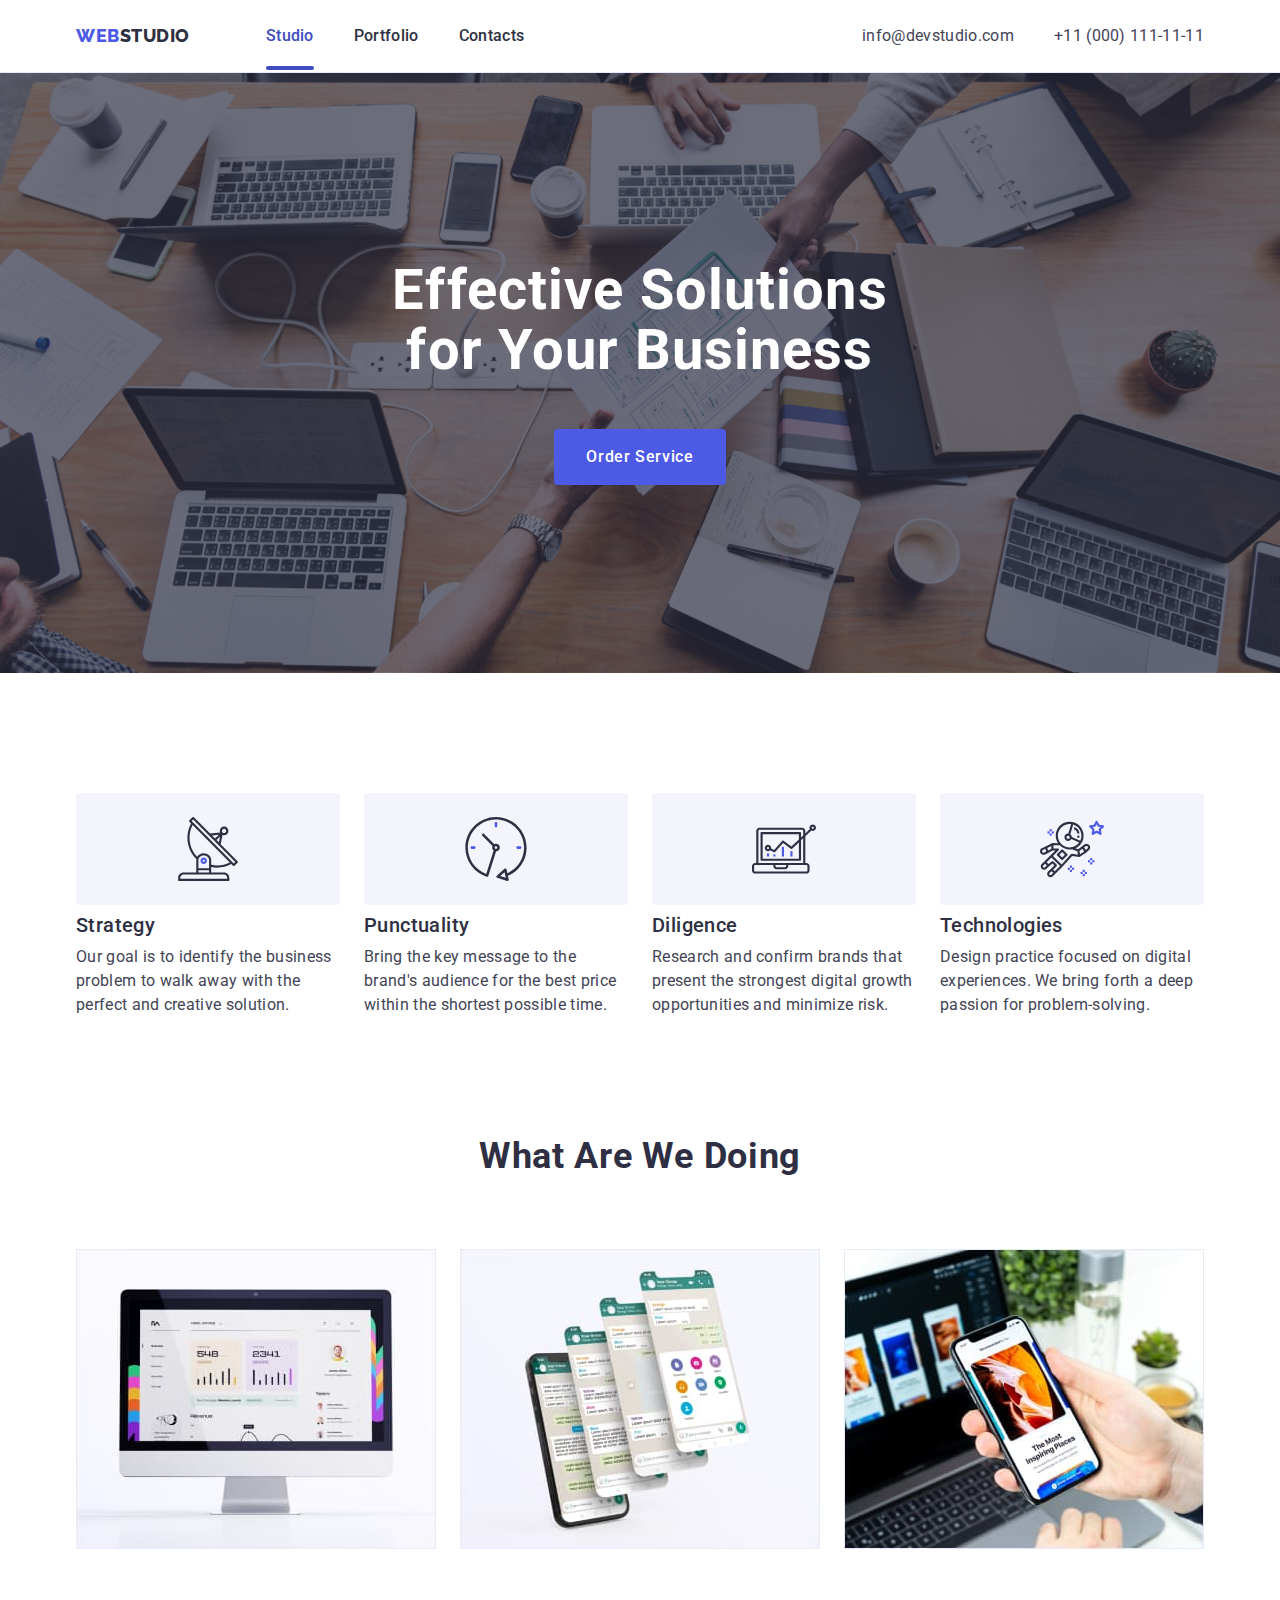
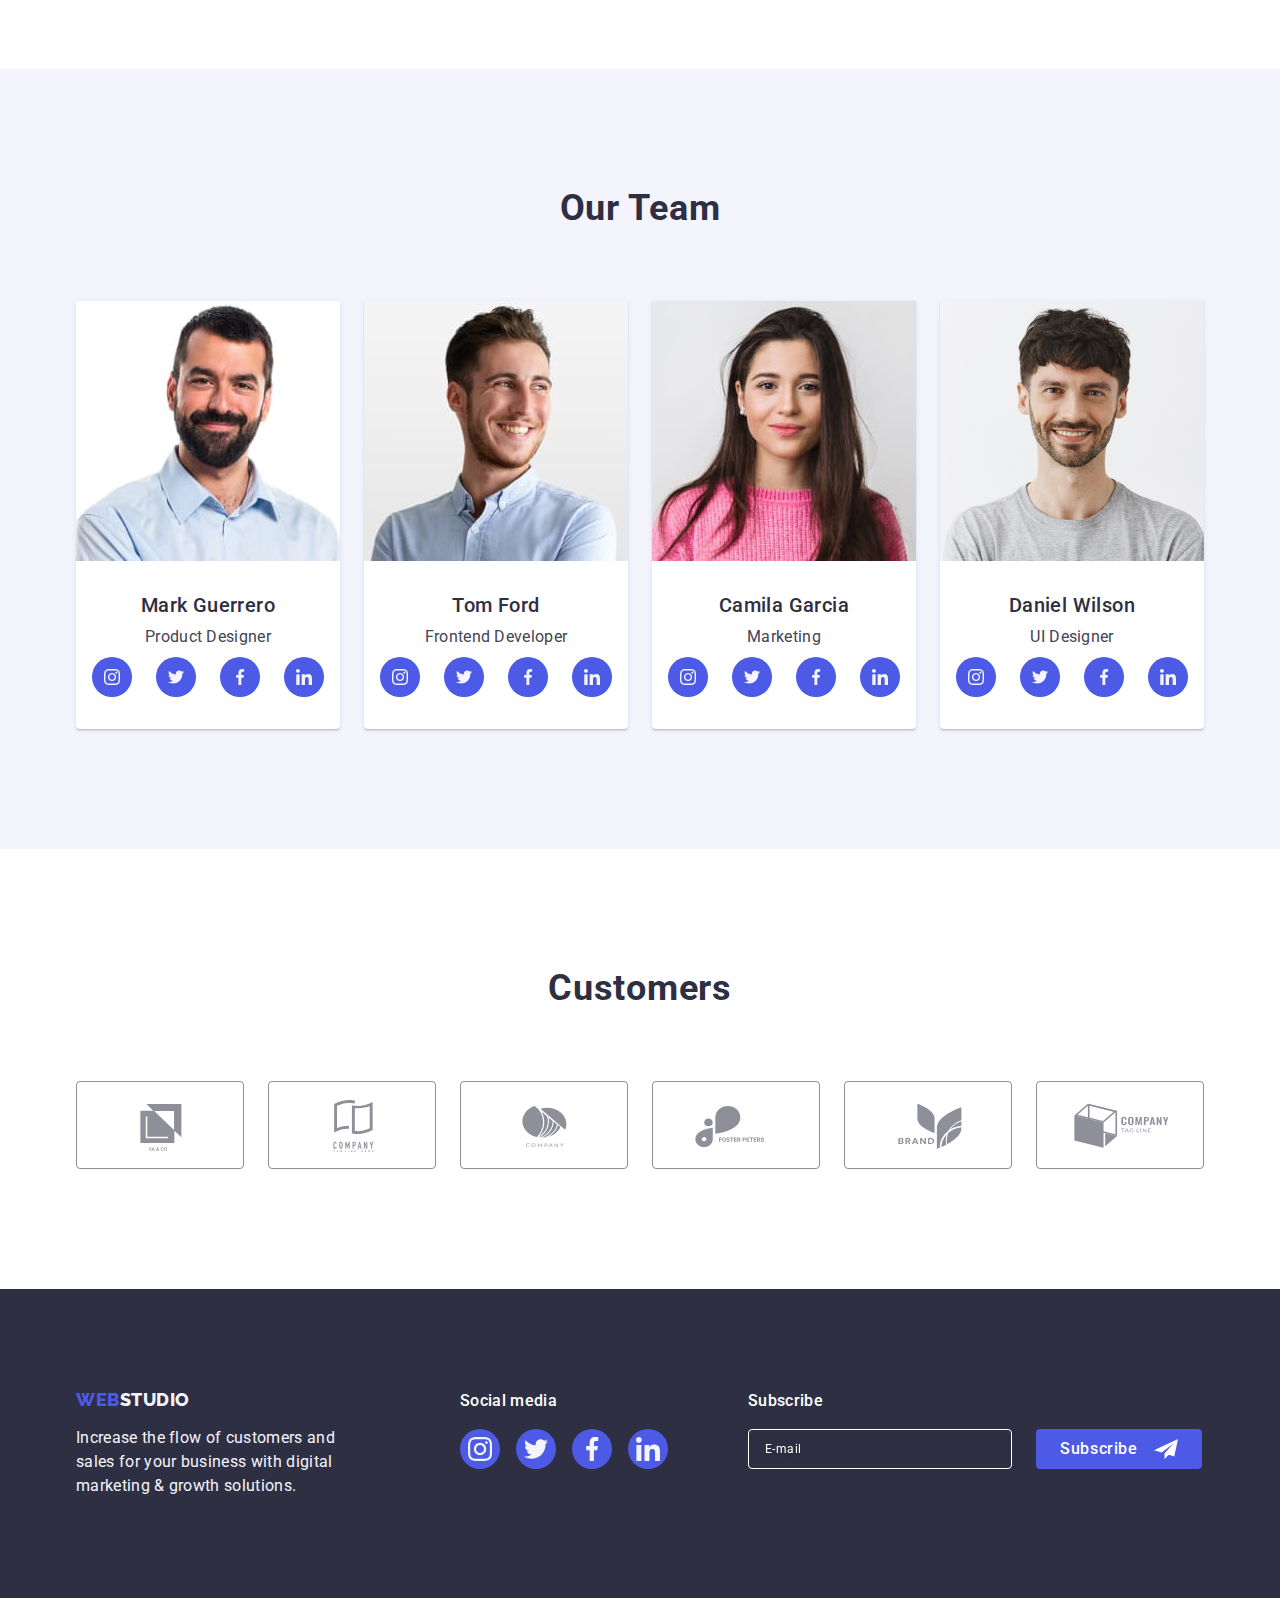
==== commit d9b6c717: "add new form" ====
--- a/index.html
+++ b/index.html
@@ -461,7 +461,7 @@
 
     <!-- MODAL -->
 
-    <div class="backdrop" data-modal>
+    <div class="backdrop is-hidden" data-modal>
       <div class="modal">
         <button type="button" class="modal-close-btn" data-modal-close>
           <svg class="modal-close-icon" width="8" height="8">
@@ -612,11 +612,10 @@
                   <use href="./images/icons.svg#icon-click"></use>
                 </svg> </span
               >I accept the terms and conditions of the
-              <a class="privacy-link" href="">&nbsp;Privacy Policy</a>
+              <a class="privacy-link" href=""> &nbsp;Privacy Policy</a>
             </label>
           </div>
-
-          <button type="submit">Button</button>
+          <button class="modal-form-btn-submit" type="submit">Button</button>
         </form>
       </div>
     </div>
--- a/css/styles.css
+++ b/css/styles.css
@@ -544,6 +544,7 @@
   border-radius: 4px;
   border: 1px solid var(--white, #fff);
   filter: drop-shadow(0px 4px 4px rgba(0, 0, 0, 0.15));
+  outline: transparent;
 }
 
 .subscribe-form-input::placeholder {
@@ -648,7 +649,293 @@
 
 /* MODAL FORM */
 
-.modal-form {
+.modal-title {
+  margin-bottom: 16px;
+
+  font-size: 16px;
+  font-weight: 500;
+  line-height: 1.5;
+  letter-spacing: 0.32px;
+  text-align: center;
+  color: var(--navyblue-color-titles);
+}
+
+.modal-field-wrapper {
+  margin-bottom: 8px;
+}
+
+.modal-field {
+  font-size: 12px;
+
+  font-weight: 400;
+  line-height: 1.17;
+  letter-spacing: 0.48px;
+  color: #8e8f99;
+}
+
+.modal-input {
+  width: 100%;
+  height: 40px;
+  border-radius: 4px;
+  border: 1px solid var(--navyblue-modal, rgba(46, 47, 66, 0.4));
+
+  font-size: 12px;
+  color: rgba(46, 47, 66, 0.4);
+  padding: 11px 38px;
+  outline: transparent;
+}
+
+.modal-input:focus,
+.modal-comment:focus {
+  border-color: var(--primary-accent-color);
+}
+
+.modal-input:focus + .modal-icon {
+  fill: var(--primary-accent-color);
+}
+
+.modal-input::placeholder {
+  font-size: 12px;
+
+  font-weight: 400;
+  line-height: 1.17;
+  letter-spacing: 0.48px;
+  color: rgba(46, 47, 66, 0.4);
+}
+
+.modal-icon-wrapper {
+  margin-top: 4px;
+  position: relative;
+}
+
+.modal-icon {
+  position: absolute;
+  top: 50%;
+  left: 16px;
+  transform: translateY(-50%);
+}
+
+.modal-comment {
+  display: inline-block;
+  margin-top: 4px;
+  padding: 8px 16px;
+  width: 100%;
+  height: 120px;
+  resize: none;
+
+  font-size: 12px;
+  font-weight: 400;
+  line-height: 1.17;
+  letter-spacing: 0.48px;
+  color: rgba(46, 47, 66, 0.4);
+  border-radius: 4px;
+  border: 1px solid var(--navyblue-modal, rgba(46, 47, 66, 0.4));
+  outline: transparent;
+}
+
+.modal-comment::placeholder {
+  font-size: 12px;
+
+  font-weight: 400;
+  line-height: 1.17;
+  letter-spacing: 0.48px;
+  color: rgba(46, 47, 66, 0.4);
+}
+.privacy-wrapper {
+  position: relative;
+  margin-bottom: 24px;
+}
+
+.input-checked {
+  position: absolute;
+  visibility: hidden;
+  opacity: 0;
+  top: 0;
+  left: 0;
+}
+
+.checkbox-label {
+  display: flex;
+  align-items: center;
+
+  font-size: 12px;
+
+  font-weight: 400;
+  line-height: 1.17;
+  letter-spacing: 0.48px;
+  color: #8e8f99;
+}
+.checkbox-made {
+  display: inline-block;
+  width: 16px;
+  height: 16px;
+  border-radius: 2px;
+  border: 1px solid var(--navyblue-modal, rgba(46, 47, 66, 0.4));
+  margin-right: 8px;
+}
+.checkbox-made-icon {
+  opacity: 0;
+  visibility: hidden;
+}
+
+.input-checked:checked + .checkbox-label .checkbox-made {
+  border: 1px solid transparent;
+}
+
+.input-checked:checked + .checkbox-label .checkbox-made .checkbox-made-icon {
+  opacity: 1;
+  visibility: visible;
+}
+
+.privacy-link {
+  color: var(--primary-accent-color);
+  text-decoration-line: underline;
+}
+
+.modal-form-btn-submit {
+  display: block;
+  padding: 16px 32px;
+  margin: auto;
+  min-width: 169px;
+  height: 56px;
+  border: none;
+  border-radius: 4px;
+
+  font-family: "Roboto", sans-serif;
+  font-size: 16px;
+  font-weight: 500;
+  line-height: 1.5;
+  letter-spacing: 0.04em;
+  color: var(--white-color);
+  background-color: var(--primary-accent-color);
+  transition: background-color 250ms cubic-bezier(0.4, 0, 0.2, 1);
+}
+
+.modal-form-btn-submit:hover,
+.modal-form-btn-submit:focus {
+  background-color: #404bbf;
+}
+
+/* PORTFOLIO */
+
+.section-portfolio {
+  padding-top: 96px;
+  padding-bottom: 120px;
+}
+
+.portfolio-menu {
+  display: flex;
+  gap: 24px;
+  justify-content: center;
+  align-items: center;
+  margin-bottom: 72px;
+}
+
+.portfolio-button {
+  padding: 12px 24px;
+
+  font-family: "Roboto", sans-serif;
+  font-size: 16px;
+  font-weight: 500;
+  line-height: 1.5;
+  letter-spacing: 0.04em;
+  color: var(--primary-accent-color);
+  background-color: var(--secundary-accent-color);
+  border-radius: 4px;
+  border: 1px solid #e7e9fc;
+  background: var(--secundary-accent-color);
+  transition: color 250ms cubic-bezier(0.4, 0, 0.2, 1),
+    background-color 250ms cubic-bezier(0.4, 0, 0.2, 1),
+    border-color 250ms cubic-bezier(0.4, 0, 0.2, 1),
+    box-shadow 250ms cubic-bezier(0.4, 0, 0.2, 1);
+}
+
+.portfolio-button:hover,
+.portfolio-button:focus {
+  color: var(--white-color);
+  background-color: #404bbf;
+  border: 1px solid transparent;
+  box-shadow: 0px 2px 2px 0px rgba(0, 0, 0, 0.12),
+    0px 2px 1px 0px rgba(0, 0, 0, 0.08), 0px 3px 1px 0px rgba(0, 0, 0, 0.1);
+}
+
+.portfolio-card-menu {
+  display: flex;
+  flex-wrap: wrap;
+  column-gap: 24px;
+  row-gap: 48px;
+}
+
+.portfolio-card-item {
+  width: calc((100% - 48px) / 3);
+}
+
+.portfolio-card-link {
+  display: block;
+  transition: box-shadow 250ms cubic-bezier(0.4, 0, 0.2, 1);
+}
+
+.portfolio-card-link:hover .overlay,
+.portfolio-card-link:focus .overlay {
+  transform: translate(0, 0);
+}
+
+.portfolio-card-link:hover,
+.portfolio-card-link:focus {
+  box-shadow: 0px 2px 1px 0px rgba(46, 47, 66, 0.08),
+    0px 1px 1px 0px rgba(46, 47, 66, 0.16),
+    0px 1px 6px 0px rgba(46, 47, 66, 0.08);
+}
+
+.card-container {
+  padding: 32px 16px;
+  border: 1px solid#E7E9FC;
+  border-top: none;
+}
+
+.portfolio-title {
+  margin-bottom: 8px;
+  font-size: 20px;
+  font-weight: 500;
+  line-height: 1.2;
+  letter-spacing: 0.4px;
+  color: var(--navyblue-color-titles);
+}
+
+.portfolio-text {
+  font-size: 16px;
+  font-weight: 400;
+  line-height: 1.5;
+  letter-spacing: 0.32px;
+  color: var(--slate-color-text);
+}
+
+.overlay-container {
+  position: relative;
+  overflow: hidden;
+}
+.overlay {
+  position: absolute;
+  left: 0;
+  top: 0;
+  width: 100%;
+  height: 100%;
+  overflow: auto;
+  transform: translate(0, 100%);
+  transition: transform 250ms cubic-bezier(0.4, 0, 0.2, 1);
+
+  padding: 40px 32px;
+  font-size: 16px;
+  font-weight: 400;
+  line-height: 1.5;
+  letter-spacing: 0.32px;
+  color: var(--secundary-accent-color);
+  background-color: var(--primary-accent-color);
+}
+
+/* TO REMEMBER */
+
+/* .modal-form {
 }
 
 .modal-title {
@@ -796,247 +1083,4 @@
 .modal-form-btn-submit:hover,
 .modal-form-btn-submit:focus {
   background-color: #404bbf;
-}
-
-/* PORTFOLIO */
-
-.section-portfolio {
-  padding-top: 96px;
-  padding-bottom: 120px;
-}
-
-.portfolio-menu {
-  display: flex;
-  gap: 24px;
-  justify-content: center;
-  align-items: center;
-  margin-bottom: 72px;
-}
-
-.portfolio-button {
-  padding: 12px 24px;
-
-  font-family: "Roboto", sans-serif;
-  font-size: 16px;
-  font-weight: 500;
-  line-height: 1.5;
-  letter-spacing: 0.04em;
-  color: var(--primary-accent-color);
-  background-color: var(--secundary-accent-color);
-  border-radius: 4px;
-  border: 1px solid #e7e9fc;
-  background: var(--secundary-accent-color);
-  transition: color 250ms cubic-bezier(0.4, 0, 0.2, 1),
-    background-color 250ms cubic-bezier(0.4, 0, 0.2, 1),
-    border-color 250ms cubic-bezier(0.4, 0, 0.2, 1),
-    box-shadow 250ms cubic-bezier(0.4, 0, 0.2, 1);
-}
-
-.portfolio-button:hover,
-.portfolio-button:focus {
-  color: var(--white-color);
-  background-color: #404bbf;
-  border: 1px solid transparent;
-  box-shadow: 0px 2px 2px 0px rgba(0, 0, 0, 0.12),
-    0px 2px 1px 0px rgba(0, 0, 0, 0.08), 0px 3px 1px 0px rgba(0, 0, 0, 0.1);
-}
-
-.portfolio-card-menu {
-  display: flex;
-  flex-wrap: wrap;
-  column-gap: 24px;
-  row-gap: 48px;
-}
-
-.portfolio-card-item {
-  width: calc((100% - 48px) / 3);
-}
-
-.portfolio-card-link {
-  display: block;
-  transition: box-shadow 250ms cubic-bezier(0.4, 0, 0.2, 1);
-}
-
-.portfolio-card-link:hover .overlay,
-.portfolio-card-link:focus .overlay {
-  transform: translate(0, 0);
-}
-
-.portfolio-card-link:hover,
-.portfolio-card-link:focus {
-  box-shadow: 0px 2px 1px 0px rgba(46, 47, 66, 0.08),
-    0px 1px 1px 0px rgba(46, 47, 66, 0.16),
-    0px 1px 6px 0px rgba(46, 47, 66, 0.08);
-}
-
-.card-container {
-  padding: 32px 16px;
-  border: 1px solid#E7E9FC;
-  border-top: none;
-}
-
-.portfolio-title {
-  margin-bottom: 8px;
-  font-size: 20px;
-  font-weight: 500;
-  line-height: 1.2;
-  letter-spacing: 0.4px;
-  color: var(--navyblue-color-titles);
-}
-
-.portfolio-text {
-  font-size: 16px;
-  font-weight: 400;
-  line-height: 1.5;
-  letter-spacing: 0.32px;
-  color: var(--slate-color-text);
-}
-
-.overlay-container {
-  position: relative;
-  overflow: hidden;
-}
-.overlay {
-  position: absolute;
-  left: 0;
-  top: 0;
-  width: 100%;
-  height: 100%;
-  overflow: auto;
-  transform: translate(0, 100%);
-  transition: transform 250ms cubic-bezier(0.4, 0, 0.2, 1);
-
-  padding: 40px 32px;
-  font-size: 16px;
-  font-weight: 400;
-  line-height: 1.5;
-  letter-spacing: 0.32px;
-  color: var(--secundary-accent-color);
-  background-color: var(--primary-accent-color);
-}
-
-/* bfhdhjd */
-
-.modal-field-wrapper {
-  margin-bottom: 8px;
-}
-
-.modal-field {
-  font-size: 12px;
-
-  font-weight: 400;
-  line-height: 1.17;
-  letter-spacing: 0.48px;
-  color: #8e8f99;
-}
-
-.modal-input {
-  width: 100%;
-  height: 40px;
-  border-radius: 4px;
-  border: 1px solid var(--navyblue-modal, rgba(46, 47, 66, 0.4));
-
-  font-size: 12px;
-  color: rgba(46, 47, 66, 0.4);
-  padding: 11px 38px;
-  outline: transparent;
-}
-
-.modal-input:focus,
-.modal-comment:focus {
-  border-color: var(--primary-accent-color);
-}
-
-.modal-input:focus + .modal-icon {
-  fill: var(--primary-accent-color);
-}
-
-.modal-input::placeholder {
-  font-size: 12px;
-
-  font-weight: 400;
-  line-height: 1.17;
-  letter-spacing: 0.48px;
-  color: rgba(46, 47, 66, 0.4);
-}
-
-.modal-icon-wrapper {
-  margin-top: 4px;
-  position: relative;
-}
-
-.modal-icon {
-  position: absolute;
-  top: 50%;
-  left: 16px;
-  transform: translateY(-50%);
-}
-
-.modal-comment {
-  display: inline-block;
-  margin-top: 4px;
-  padding: 8px 16px;
-  width: 100%;
-  height: 120px;
-  resize: none;
-
-  font-size: 12px;
-  font-weight: 400;
-  line-height: 1.17;
-  letter-spacing: 0.48px;
-  color: rgba(46, 47, 66, 0.4);
-  border-radius: 4px;
-  border: 1px solid var(--navyblue-modal, rgba(46, 47, 66, 0.4));
-  outline: transparent;
-}
-
-.modal-comment::placeholder {
-  font-size: 12px;
-
-  font-weight: 400;
-  line-height: 1.17;
-  letter-spacing: 0.48px;
-  color: rgba(46, 47, 66, 0.4);
-}
-.privacy-wrapper {
-  position: relative;
-}
-
-.input-checked {
-  position: absolute;
-  visibility: hidden;
-  opacity: 0;
-  top: 0;
-  left: 0;
-}
-
-.checkbox-label {
-  display: flex;
-  align-items: center;
-  font-size: 12px;
-}
-.checkbox-made {
-  display: inline-block;
-  width: 16px;
-  height: 16px;
-  border-radius: 2px;
-  border: 1px solid var(--navyblue-modal, rgba(46, 47, 66, 0.4));
-  margin-right: 8px;
-}
-.checkbox-made-icon {
-  opacity: 0;
-  visibility: hidden;
-}
-
-.input-checked:checked + .checkbox-label .checkbox-made {
-  border: 1px solid transparent;
-}
-
-.input-checked:checked + .checkbox-label .checkbox-made .checkbox-made-icon {
-  opacity: 1;
-  visibility: visible;
-}
-
-.privacy-link {
-  color: var(--primary-accent-color);
-}
+} */
